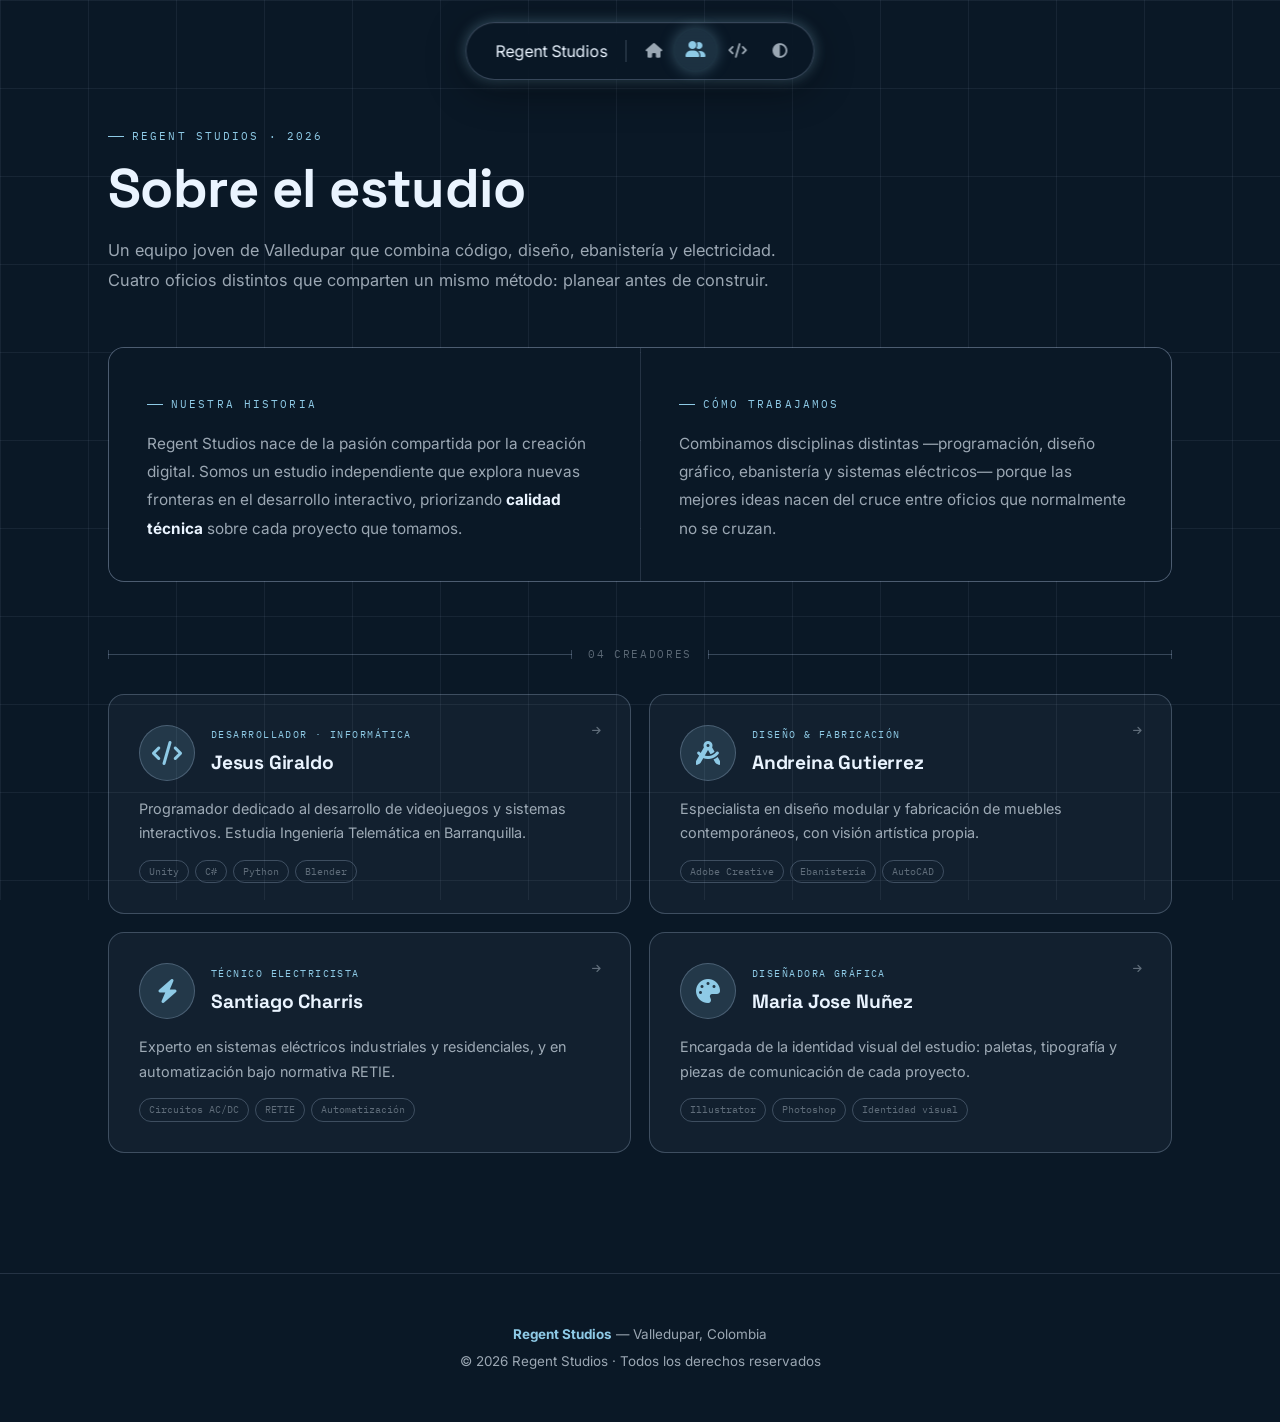
==== equipo.html @ 1df27478 "Add files via upload" ====
<!DOCTYPE html>
<html lang="es">
<head>
<meta charset="UTF-8">
<meta name="viewport" content="width=device-width, initial-scale=1.0">
<title>Equipo | Regent Studios</title>
<link rel="preconnect" href="https://fonts.googleapis.com">
<link rel="preconnect" href="https://fonts.gstatic.com" crossorigin>
<link rel="stylesheet" href="https://cdnjs.cloudflare.com/ajax/libs/font-awesome/6.4.0/css/all.min.css">
<link rel="stylesheet" href="style.css">
</head>
<body>
<script>(function(){
  const savedTheme = localStorage.getItem('theme');
  if(savedTheme === 'light'){
    document.body.classList.add('light-mode');
    localStorage.setItem('theme', 'light');
  } else {
    document.body.classList.remove('light-mode');
    localStorage.setItem('theme', 'dark');
  }
})();</script>

<div class="floating-menu-container" id="mainNavContainer">
  <nav class="floating-menu">
    <a href="index.html" class="menu-brand">
      <span class="menu-brand-mark"></span>
      <span class="menu-brand-word">Regent <span>Studios</span></span>
    </a>
    <span class="menu-divider"></span>
    <a href="index.html" class="menu-item" data-label="Inicio"><i class="fa-solid fa-house"></i></a>
    <a href="equipo.html" class="menu-item active" data-label="Equipo"><i class="fa-solid fa-user-group"></i></a>
    <a href="proyectos.html" class="menu-item" data-label="Proyectos"><i class="fa-solid fa-code"></i></a>
    <button class="menu-item" id="themeToggle" data-label="Tema"><i class="fa-solid fa-circle-half-stroke"></i></button>
  </nav>
</div>

<main class="page-content">
  <div class="container">

    <span class="eyebrow reveal">Regent Studios · 2026</span>
    <h1 class="title-lg reveal" style="margin-bottom:16px;">Sobre el estudio</h1>
    <p class="lede reveal" style="margin-bottom:52px; max-width:680px;">Un equipo joven de Valledupar que combina código, diseño, ebanistería y electricidad. Cuatro oficios distintos que comparten un mismo método: planear antes de construir.</p>

    <div class="panel-grid reveal">
      <div class="panel-cell">
        <span class="eyebrow">Nuestra historia</span>
        <p>Regent Studios nace de la pasión compartida por la creación digital. Somos un estudio independiente que explora nuevas fronteras en el desarrollo interactivo, priorizando <strong>calidad técnica</strong> sobre cada proyecto que tomamos.</p>
      </div>
      <div class="panel-cell">
        <span class="eyebrow">Cómo trabajamos</span>
        <p>Combinamos disciplinas distintas —programación, diseño gráfico, ebanistería y sistemas eléctricos— porque las mejores ideas nacen del cruce entre oficios que normalmente no se cruzan.</p>
      </div>
    </div>

    <div class="dim-line reveal"><span class="seg"></span><span class="lbl">04 Creadores</span><span class="seg"></span></div>

    <div class="team-grid">

      <button class="member-card reveal" data-member="jesus">
        <div class="member-top">
          <div class="member-avatar"><i class="fa-solid fa-code"></i></div>
          <div>
            <span class="member-role">Desarrollador · Informática</span>
            <h3 class="member-name">Jesus Giraldo</h3>
          </div>
        </div>
        <p class="member-bio">Programador dedicado al desarrollo de videojuegos y sistemas interactivos. Estudia Ingeniería Telemática en Barranquilla.</p>
        <div class="member-tags"><span>Unity</span><span>C#</span><span>Python</span><span>Blender</span></div>
        <span class="member-open"><i class="fa-solid fa-arrow-right"></i></span>
      </button>

      <button class="member-card reveal" data-member="andreina">
        <div class="member-top">
          <div class="member-avatar"><i class="fa-solid fa-drafting-compass"></i></div>
          <div>
            <span class="member-role">Diseño &amp; Fabricación</span>
            <h3 class="member-name">Andreina Gutierrez</h3>
          </div>
        </div>
        <p class="member-bio">Especialista en diseño modular y fabricación de muebles contemporáneos, con visión artística propia.</p>
        <div class="member-tags"><span>Adobe Creative</span><span>Ebanistería</span><span>AutoCAD</span></div>
        <span class="member-open"><i class="fa-solid fa-arrow-right"></i></span>
      </button>

      <button class="member-card reveal" data-member="charris">
        <div class="member-top">
          <div class="member-avatar"><i class="fa-solid fa-bolt"></i></div>
          <div>
            <span class="member-role">Técnico Electricista</span>
            <h3 class="member-name">Santiago Charris</h3>
          </div>
        </div>
        <p class="member-bio">Experto en sistemas eléctricos industriales y residenciales, y en automatización bajo normativa RETIE.</p>
        <div class="member-tags"><span>Circuitos AC/DC</span><span>RETIE</span><span>Automatización</span></div>
        <span class="member-open"><i class="fa-solid fa-arrow-right"></i></span>
      </button>

      <button class="member-card reveal" data-member="maria">
        <div class="member-top">
          <div class="member-avatar"><i class="fa-solid fa-palette"></i></div>
          <div>
            <span class="member-role">Diseñadora Gráfica</span>
            <h3 class="member-name">Maria Jose Nuñez</h3>
          </div>
        </div>
        <p class="member-bio">Encargada de la identidad visual del estudio: paletas, tipografía y piezas de comunicación de cada proyecto.</p>
        <div class="member-tags"><span>Illustrator</span><span>Photoshop</span><span>Identidad visual</span></div>
        <span class="member-open"><i class="fa-solid fa-arrow-right"></i></span>
      </button>

    </div>

  </div>
</main>

<footer class="footer">
  <p><strong>Regent Studios</strong> — Valledupar, Colombia</p>
  <p>© 2026 Regent Studios · Todos los derechos reservados</p>
</footer>

<!-- Panel de perfil -->
<div class="overlay" id="profileOverlay">
  <button class="overlay-close" id="overlayClose" aria-label="Cerrar"><i class="fa-solid fa-xmark"></i></button>
  <div class="overlay-panel" id="overlayPanel"></div>
</div>

<script>
  const TEAM = {
    jesus: {
      icon: 'fa-code',
      role: 'Desarrollador · Informática',
      name: 'Jesus Giraldo',
      loc: '📍 Colombia',
      bio: 'Programador dedicado al desarrollo de videojuegos y sistemas interactivos. Actualmente estudia Ingeniería Telemática en la IUB, en Soledad, siempre aprendiendo para crear experiencias digitales más impactantes.',
      edu: [
        { year:'2023 — Graduado', title:'Bachiller Técnico Industrial', place:'INSTPECAM · Valledupar' },
        { year:'2025 — Graduado', title:'Técnico Informático', place:'INSTPECAM · Valledupar' },
        { year:'2025 — Titulado', title:'Técnico en Telecomunicaciones', place:'SENA' },
        { year:'2026 — En curso', title:'Ingeniería Telemática', place:'IUB · Barranquilla' },
      ],
      skills: ['Unity','C#','Python','Modelado 3D','Redes','Blender'],
      social: [
        { icon:'fa-brands fa-instagram', label:'@jesusgiraldor', url:'https://www.instagram.com/jesusgiraldor/' },
        { icon:'fa-brands fa-tiktok', label:'@jesusandresgirald', url:'https://www.tiktok.com/@jesusandresgirald' },
      ],
      project: { tag:'Proyecto destacado · 2025', title:'INSTPECAM 3D', desc:'Recreación digital interactiva del campus del Instituto Técnico Industrial Pedro Castro Monsalvo, construida en Unity con modelado en Blender.', url:'https://regentstudios.github.io/Proyecto-Instpecam3D/', cta:'Ver proyecto' }
    },
    andreina: {
      icon: 'fa-drafting-compass',
      role: 'Diseño & Fabricación',
      name: 'Andreina Gutierrez',
      loc: '📍 Colombia',
      bio: 'Especialista en diseño modular y fabricación de muebles contemporáneos. Actualmente sigue formando su perfil profesional desde Valledupar, aportando carácter visual y técnico a cada proyecto del estudio.',
      edu: [
        { year:'2023 — Graduada', title:'Bachiller Técnico Industrial', place:'INSTPECAM · Valledupar' },
        { year:'2025 — Graduada', title:'Técnico en Ebanistería', place:'INSTPECAM · Valledupar' },
        { year:'SENA', title:'Téc. Fabricación de Muebles Modulares', place:'Muebles Contemporáneos' },
        { year:'SENA — Curso', title:'Fundamentos de Diseño', place:'Complementaria Profesional' },
      ],
      skills: ['Adobe Creative','Diseño Modular','Ebanistería','Carpintería Fina','AutoCAD'],
      social: [
        { icon:'fa-brands fa-instagram', label:'Instagram', url:'#' },
        { icon:'fa-brands fa-tiktok', label:'TikTok', url:'#' },
      ],
      project: null
    },
    charris: {
      icon: 'fa-bolt',
      role: 'Técnico Electricista',
      name: 'Santiago Charris',
      loc: '📍 Colombia',
      bio: 'Experto en sistemas eléctricos industriales y residenciales. Actualmente desarrolla su formación y trabajo desde Valledupar, con especialización en diseño de tableros de control y automatización bajo normativa RETIE.',
      edu: [
        { year:'2023 — Graduado', title:'Bachiller Técnico Industrial', place:'INSTPECAM · Valledupar' },
        { year:'2025 — Graduado', title:'Técnico del SENA', place:'INSTPECAM · Valledupar' },
        { year:'SENA — Especialidad', title:'Seguridad Eléctrica (RETIE)', place:'Normatividad vigente' },
      ],
      skills: ['Circuitos AC/DC','Planos Eléctricos','Automatización','Tableros de Control','RETIE'],
      social: [
        { icon:'fa-brands fa-instagram', label:'Instagram', url:'https://www.instagram.com/' },
        { icon:'fa-brands fa-tiktok', label:'TikTok', url:'https://www.tiktok.com/' },
      ],
      project: null
    },
    maria: {
      icon: 'fa-palette',
      role: 'Diseñadora Gráfica',
      name: 'Maria Jose Nuñez',
      loc: '📍 Colombia',
      bio: 'Diseñadora gráfica encargada de la identidad visual de Regent Studios: paletas de color, tipografía y piezas de comunicación para cada proyecto. Actualmente estudia Diseño Gráfico en la IUB, en Barranquilla.',
      edu: [
        { year:'2026 — En curso', title:'Diseño Gráfico', place:'IUB · Barranquilla' },
      ],
      skills: ['Illustrator','Photoshop','Identidad visual','Composición'],
      social: [
        { icon:'fa-brands fa-instagram', label:'Instagram', url:'#' },
        { icon:'fa-brands fa-tiktok', label:'TikTok', url:'#' },
      ],
      project: null
    }
  };

  function renderProfile(id){
    const m = TEAM[id];
    if(!m) return;
    const panel = document.getElementById('overlayPanel');
    const eduHTML = m.edu.map(e => `
      <div class="op-edu-item">
        <span class="op-edu-year">${e.year}</span>
        <strong class="op-edu-title">${e.title}</strong>
        <span class="op-edu-place">${e.place}</span>
      </div>`).join('');
    const skillsHTML = m.skills.map(s => `<span>${s}</span>`).join('');
    const socialHTML = m.social.map(s => `<a href="${s.url}" target="_blank"><i class="${s.icon}"></i> ${s.label}</a>`).join('');
    const projectBlock = m.project ? `
      <span class="op-block-title" style="margin-top:24px; display:block;">${m.project.tag}</span>
      <h3 style="font-family:var(--font-display); font-size:1.15rem; margin-bottom:8px;">${m.project.title}</h3>
      <p style="color:var(--dim); font-size:0.9rem; line-height:1.75; margin-bottom:6px;">${m.project.desc}</p>
      ${m.project.url
        ? `<a href="${m.project.url}" target="_blank" class="btn" style="margin-top:6px;">${m.project.cta} <i class="fa-solid fa-arrow-up-right-from-square"></i></a>`
        : `<span class="proj-cta" style="color:var(--muted); margin-top:6px; display:inline-flex;"><i class="fa-solid fa-clock"></i> ${m.project.cta}</span>`}
    ` : '';

    panel.innerHTML = `
      <div class="cv-page">
        <div class="cv-header">
          <div class="cv-heading">
            <div class="op-avatar"><i class="fa-solid ${m.icon}"></i></div>
            <div>
              <span class="op-role">${m.role}</span>
              <h2 class="op-name">${m.name}</h2>
              <p class="op-loc">${m.loc}</p>
              <p class="op-bio">${m.bio}</p>
            </div>
          </div>
        </div>

        <div class="cv-grid">
          <section class="cv-card">
            <span class="op-block-title">Formación</span>
            <div class="op-edu">${eduHTML}</div>
          </section>

          <section class="cv-card">
            <span class="op-block-title">Habilidades</span>
            <div class="op-skills">${skillsHTML}</div>
            <span class="op-block-title" style="margin-top:24px;">Redes</span>
            <div class="op-social">${socialHTML}</div>
          </section>
        </div>

        ${projectBlock}
      </div>
    `;
  }

  const overlay = document.getElementById('profileOverlay');
  function openProfile(id){
    renderProfile(id);
    overlay.classList.add('open');
    history.replaceState(null, '', '#' + id);
  }
  function closeProfile(){
    overlay.classList.remove('open');
    history.replaceState(null, '', location.pathname);
  }
  document.querySelectorAll('[data-member]').forEach(btn => {
    btn.addEventListener('click', () => openProfile(btn.dataset.member));
  });
  document.getElementById('overlayClose').addEventListener('click', closeProfile);
  overlay.addEventListener('click', e => { if(e.target === overlay) closeProfile(); });
  window.addEventListener('load', () => {
    const hash = location.hash.replace('#','');
    if (hash && TEAM[hash]) openProfile(hash);
  });

  document.getElementById('themeToggle').addEventListener('click', () => {
    document.body.classList.toggle('light-mode');
    localStorage.setItem('theme', document.body.classList.contains('light-mode') ? 'light' : 'dark');
  });

  // === Nav flotante: se encoge al bajar, se expande al pasar el mouse ===
  const navContainer = document.getElementById('mainNavContainer');
  window.addEventListener('scroll', () => {
    navContainer.classList.toggle('minimized', window.scrollY > 80);
  }, { passive: true });
  navContainer.addEventListener('mouseenter', () => navContainer.classList.remove('minimized'));
  navContainer.addEventListener('mouseleave', () => {
    if (window.scrollY > 80) navContainer.classList.add('minimized');
  });

  const obs = new IntersectionObserver(entries => {
    entries.forEach(e => { if (e.isIntersecting) { e.target.classList.add('in'); obs.unobserve(e.target); } });
  }, { threshold: 0.1 });
  document.querySelectorAll('.reveal').forEach(el => obs.observe(el));
</script>
</body>
</html>
---- style.css ----
/* ============================================================
   REGENT STUDIOS — HOJA DE ESTILOS GLOBAL
   Base: estructura "plano técnico" (panel-grid / team-grid)
   Paleta: azul celeste pastel, cielo despejado
   + Nav flotante dinámico + Intro con fade al hacer scroll
   ============================================================ */

@import url('https://fonts.googleapis.com/css2?family=Space+Grotesk:wght@500;600;700&family=Inter:wght@400;500;600;700&family=IBM+Plex+Mono:wght@400;500&display=swap');

:root{
  --bg:        #0A1826;
  --bg-2:      #0D2237;
  --bg-glass:  rgba(10,24,38,0.86);
  --panel:     rgba(202,220,252,0.045);
  --panel-2:   rgba(202,220,252,0.075);
  --line:      rgba(202,220,252,0.14);
  --line-2:    rgba(202,220,252,0.24);
  --line-br:   rgba(202,220,252,0.42);
  --paper:     #EAF4FF;
  --dim:       rgba(234,244,255,0.65);
  --muted:     rgba(234,244,255,0.36);
  --sky:       #8ECAE6;
  --sky-hi:    #BEE5F5;
  --sky-dim:   rgba(142,202,230,0.14);
  --sky-glow:  0 0 14px rgba(142,202,230,0.4);
  --ok:        #8FBF9A;
  --font-display: 'Space Grotesk', sans-serif;
  --font-body:    'Inter', sans-serif;
  --font-mono:    'IBM Plex Mono', monospace;
  --radius-sm: 4px;
  --radius-md: 10px;
  --radius-lg: 16px;
  --ease: 0.3s cubic-bezier(.4,0,.2,1);
}

body.light-mode{
  --bg:        #EAF4FF;
  --bg-2:      #DCEBFA;
  --bg-glass:  rgba(234,244,255,0.9);
  --panel:     rgba(10,30,50,0.035);
  --panel-2:   rgba(10,30,50,0.06);
  --line:      rgba(10,30,50,0.14);
  --line-2:    rgba(10,30,50,0.24);
  --line-br:   rgba(10,30,50,0.42);
  --paper:     #0D2237;
  --dim:       rgba(10,30,50,0.65);
  --muted:     rgba(10,30,50,0.4);
  --sky:       #3C7A99;
  --sky-hi:    #2A5D77;
  --sky-dim:   rgba(60,122,153,0.12);
  --sky-glow:  0 0 14px rgba(60,122,153,0.3);
}

/* === RESET === */
*,*::before,*::after{ box-sizing:border-box; margin:0; padding:0; }
html{ scroll-behavior:smooth; font-size:16px; }
body{
  font-family:var(--font-body);
  background:var(--bg);
  color:var(--paper);
  line-height:1.65;
  overflow-x:hidden;
  min-height:100vh;
  transition:background var(--ease), color var(--ease);
}

/* graph-paper backdrop */
body::before{
  content:'';
  position:fixed; inset:0;
  background-image:
    linear-gradient(var(--line) 1px, transparent 1px),
    linear-gradient(90deg, var(--line) 1px, transparent 1px);
  background-size: 88px 88px;
  opacity:0.5;
  pointer-events:none;
  z-index:0;
}
::selection{ background:var(--sky); color:var(--bg); }

::-webkit-scrollbar{ width:3px; }
::-webkit-scrollbar-track{ background:var(--bg); }
::-webkit-scrollbar-thumb{ background:var(--sky); border-radius:2px; }

a{ color:inherit; }

/* === LAYOUT === */
.container{ max-width:1120px; margin:0 auto; padding:0 28px; position:relative; z-index:1; }
main{ position:relative; z-index:1; }
.page-content{ padding-top:118px; padding-bottom:40px; }

/* === CORNER REGISTRATION MARKS (signature) === */
.corner-marks{ position:absolute; inset:0; pointer-events:none; z-index:2; }
.corner-marks span{
  position:absolute; width:16px; height:16px;
  border-radius:50%; border:1px solid var(--line-br);
}
.corner-marks span::before,
.corner-marks span::after{ content:''; position:absolute; background:var(--line-br); }
.corner-marks span::before{ top:50%; left:-5px; right:-5px; height:1px; transform:translateY(-50%); }
.corner-marks span::after{ left:50%; top:-5px; bottom:-5px; width:1px; transform:translateX(-50%); }
.corner-marks span:nth-child(1){ top:22px; left:22px; }
.corner-marks span:nth-child(2){ top:22px; right:22px; }
.corner-marks span:nth-child(3){ bottom:22px; left:22px; }
.corner-marks span:nth-child(4){ bottom:22px; right:22px; }

/* === FLOATING NAV (dinámico: se encoge al bajar, se expande con el mouse) === */
.floating-menu-container{
  position:fixed; top:22px; left:50%; z-index:4000;
  transform:translateX(-50%);
  transition:transform 0.5s cubic-bezier(.34,1.56,.64,1), opacity 0.35s ease;
}
.floating-menu-container.minimized{
  transform:translateX(-50%) scale(0.64) translateY(-4px);
  opacity:0.62;
}
.floating-menu{
  display:flex; align-items:center; gap:4px;
  padding:9px 15px;
  background:var(--bg-glass);
  backdrop-filter:blur(22px); -webkit-backdrop-filter:blur(22px);
  border:1px solid var(--line-2);
  border-radius:50px;
  box-shadow:0 8px 40px rgba(0,0,0,0.45), var(--sky-glow), inset 0 1px 0 rgba(255,255,255,0.04);
}
.menu-brand{
  display:flex; align-items:center; gap:8px; padding:0 10px 0 6px; text-decoration:none; color:var(--paper);
}
.menu-brand-logo{
  height:34px; width:auto; object-fit:contain; display:block;
  filter:brightness(1.05);
}
.menu-divider{ width:1px; height:22px; background:var(--line-2); margin:0 4px; flex-shrink:0; }
.menu-item{
  position:relative; display:flex; align-items:center; justify-content:center;
  width:38px; height:38px; border-radius:50%;
  color:var(--dim); text-decoration:none; font-size:0.92rem;
  background:none; border:none; cursor:pointer;
  transition:color var(--ease), background var(--ease), transform 0.3s cubic-bezier(.22,1,.36,1);
  font-family:var(--font-body); flex-shrink:0;
}
.menu-item:hover, .menu-item.active{ color:var(--sky); background:var(--sky-dim); transform:translateY(-1px) scale(1.08); }
.menu-item.active{ box-shadow:var(--sky-glow); }
.menu-item::after{
  content:attr(data-label); position:absolute; bottom:-24px; left:50%; transform:translateX(-50%);
  font-size:0.56rem; font-family:var(--font-mono); letter-spacing:0.1em; text-transform:uppercase;
  color:var(--sky); white-space:nowrap; opacity:0; transition:opacity 0.2s ease; pointer-events:none;
}
.menu-item:hover::after{ opacity:1; }
@media (max-width:640px){
  .menu-brand-word{ display:none; }
  .menu-divider{ display:none; }
}

/* === INTRO SCREEN (portada con imagen que se desvanece) === */
.intro-screen{
  position:fixed; inset:0; z-index:100;
  display:flex; flex-direction:column; align-items:center; justify-content:center;
  overflow:hidden; pointer-events:none;
}
.intro-background-img{
  position:absolute; inset:0; width:100%; height:100%; object-fit:cover;
  filter:brightness(0.32) saturate(1.15);
  z-index:0; transform:scale(1.05); transition:transform 10s ease;
}
.intro-screen::before{
  content:''; position:absolute; inset:0;
  background:radial-gradient(ellipse 90% 70% at 50% 50%, transparent 20%, rgba(6,14,24,0.6) 65%, var(--bg) 100%);
  z-index:1;
}
.intro-screen::after{
  content:''; position:absolute; inset:0;
  background:radial-gradient(circle at 50% 50%, rgba(142,202,230,0.06) 0%, transparent 65%);
  z-index:2; animation:introPulse 5s ease-in-out infinite;
}
@keyframes introPulse{ 0%,100%{opacity:0.4;} 50%{opacity:1;} }
.intro-title{ position:relative; z-index:3; text-align:center; padding:0 24px; animation:introReveal 1.2s cubic-bezier(.4,0,.2,1) 0.15s both; }
@keyframes introReveal{ from{opacity:0; transform:scale(0.94) translateY(20px); filter:blur(10px);} to{opacity:1; transform:scale(1) translateY(0); filter:blur(0);} }
.intro-eyebrow{
  display:block; font-family:var(--font-mono); font-size:0.66rem; letter-spacing:0.32em; text-transform:uppercase;
  color:var(--sky); margin-bottom:18px; opacity:0.85;
}
.hero-logo{
  width:min(760px, 90vw); height:auto; max-height:340px; object-fit:contain;
  display:block; margin:0 auto; filter:drop-shadow(0 8px 30px rgba(0,0,0,0.32));
}
.hero-tagline{
  position:relative; z-index:3; margin-top:18px;
  font-family:var(--font-mono); font-size:clamp(0.6rem, 1.4vw, 0.8rem); letter-spacing:0.3em; text-transform:uppercase;
  color:var(--sky); opacity:0; animation:heroTagline 0.9s ease 1.4s both;
}
@keyframes heroTagline{ from{opacity:0; transform:translateY(10px);} to{opacity:0.8; transform:translateY(0);} }

.sr-only{ position:absolute!important; width:1px; height:1px; padding:0; margin:-1px; overflow:hidden; clip:rect(0,0,0,0); white-space:nowrap; border:0; }
.scroll-indicator{
  position:fixed; bottom:26px; left:50%; transform:translateX(-50%); z-index:200;
  display:flex; flex-direction:column; align-items:center; gap:2px; width:26px;
  opacity:0; transition:opacity 0.4s ease; pointer-events:none;
}
.scroll-indicator.active{ opacity:1; }
.scroll-arrow{ width:100%; height:15px; color:var(--sky); opacity:0; filter:drop-shadow(0 0 5px var(--sky)); }
.scroll-arrow path{ stroke-width:2.5; vector-effect:non-scaling-stroke; }
.arrow-1{ animation:arrowDrop 2s ease-in-out infinite; }
.arrow-2{ animation:arrowDrop 2s ease-in-out infinite 0.25s; }
.arrow-3{ animation:arrowDrop 2s ease-in-out infinite 0.5s; }
@keyframes arrowDrop{ 0%{opacity:0; transform:translateY(-5px);} 50%{opacity:1; transform:translateY(0);} 100%{opacity:0; transform:translateY(5px);} }

/* sticky glow line under intro */
.sticky-line{
  position:sticky; top:0; z-index:50; height:1px; width:100%;
  background:linear-gradient(90deg, transparent, var(--sky), transparent);
  box-shadow:var(--sky-glow);
}

/* === TYPOGRAPHY === */
.eyebrow{
  display:inline-flex; align-items:center; gap:8px;
  font-family:var(--font-mono); font-size:0.66rem; letter-spacing:0.2em; text-transform:uppercase;
  color:var(--sky); margin-bottom:14px;
}
.eyebrow::before{ content:''; width:16px; height:1px; background:var(--sky); }

h1,h2,h3{ font-family:var(--font-display); font-weight:700; color:var(--paper); letter-spacing:-0.01em; }
.title-lg{ font-size:clamp(2.1rem, 5vw, 3.4rem); line-height:1.1; }
.title-md{ font-size:clamp(1.5rem, 3vw, 2.1rem); line-height:1.2; }

.lede{ font-size:1.02rem; line-height:1.85; color:var(--dim); max-width:600px; }
.lede strong{ color:var(--paper); font-weight:600; }

/* dimension-line divider (signature element) */
.dim-line{ display:flex; align-items:center; gap:16px; margin:64px 0 30px; }
.dim-line .seg{ flex:1; height:1px; background:var(--line-2); position:relative; }
.dim-line .seg::before, .dim-line .seg::after{ content:''; position:absolute; top:-4px; width:1px; height:9px; background:var(--line-2); }
.dim-line .seg::before{ left:0; }
.dim-line .seg::after{ right:0; }
.dim-line .lbl{
  font-family:var(--font-mono); font-size:0.66rem; letter-spacing:0.16em; text-transform:uppercase;
  color:var(--muted); white-space:nowrap;
}
.dim-line.solo .seg:last-child{ display:none; }

/* === BUTTONS === */
.btn{
  display:inline-flex; align-items:center; gap:9px;
  font-family:var(--font-mono); font-size:0.72rem; letter-spacing:0.1em; text-transform:uppercase;
  padding:12px 26px; border-radius:4px; text-decoration:none; cursor:pointer;
  transition:background var(--ease), color var(--ease), border-color var(--ease), transform var(--ease);
  border:1px solid var(--sky); color:var(--sky); background:transparent;
}
.btn:hover{ background:var(--sky); color:var(--bg); transform:translateY(-2px); }
.btn-ghost{ border-color:var(--line-2); color:var(--dim); }
.btn-ghost:hover{ background:var(--panel-2); color:var(--paper); border-color:var(--line-br); }

/* === HERO (home, tras el intro) === */
.hero{
  min-height:60vh; display:flex; flex-direction:column; align-items:flex-start; justify-content:center;
  position:relative; padding:60px 0 60px;
}
.hero-plate{
  position:relative; border:1px solid var(--line-2); border-radius:var(--radius-lg);
  padding:56px clamp(24px,5vw,64px); background:var(--panel); overflow:hidden; width:100%;
}
.hero-scale{
  position:absolute; top:24px; right:28px; font-family:var(--font-mono); font-size:0.62rem;
  letter-spacing:0.12em; color:var(--muted); text-transform:uppercase;
}
.hero h1{ margin:6px 0 20px; max-width:820px; }
.hero h1 em{ font-style:normal; color:var(--sky); }
.hero .lede{ max-width:560px; margin-bottom:32px; }
.hero-actions{ display:flex; gap:14px; flex-wrap:wrap; }

/* === STATS / SPEC SHEET === */
.spec-sheet{
  display:grid; grid-template-columns:repeat(4,1fr); border:1px solid var(--line-2);
  border-radius:var(--radius-md); overflow:hidden; margin:0; background:var(--line);
  gap:1px;
}
.spec-cell{ background:var(--bg); padding:26px 18px; text-align:center; }
.spec-num{ display:block; font-family:var(--font-display); font-size:clamp(1.6rem,2.6vw,2.2rem); color:var(--sky); font-weight:700; line-height:1; margin-bottom:8px; }
.spec-lbl{ font-family:var(--font-mono); font-size:0.6rem; letter-spacing:0.14em; text-transform:uppercase; color:var(--muted); }

/* === MISSION / VISION PANELS === */
.panel-grid{ display:grid; grid-template-columns:1fr 1fr; gap:1px; background:var(--line); border:1px solid var(--line-2); border-radius:var(--radius-lg); overflow:hidden; }
.panel-cell{ background:var(--bg); padding:38px; }
.panel-cell .eyebrow{ margin-bottom:16px; }
.panel-cell p{ color:var(--dim); font-size:0.96rem; line-height:1.85; }
.panel-cell p strong{ color:var(--paper); }

/* === TEAM CTA (home) === */
.team-cta{
  border:1px solid var(--line-2); border-radius:var(--radius-lg); background:var(--panel);
  padding:52px clamp(24px,5vw,56px); display:flex; align-items:center; justify-content:space-between;
  gap:32px; flex-wrap:wrap; position:relative; overflow:hidden;
}
.team-cta-text{ max-width:520px; }
.team-cta .lede{ margin-bottom:0; }

/* === PROJECT CARD === */
.proj-card{
  position:relative; border:1px solid var(--line-2); border-radius:var(--radius-lg);
  overflow:hidden; background:var(--panel); text-decoration:none; color:inherit; display:block;
  transition:border-color var(--ease), transform var(--ease);
}
.proj-card:hover{ border-color:var(--sky); transform:translateY(-4px); }
.proj-card-img{
  background-image:var(--bg-image,none); background-size:cover; background-position:center;
  min-height:340px; display:flex; flex-direction:column; justify-content:flex-end; position:relative;
}
.proj-card-img::before{
  content:''; position:absolute; inset:0;
  background:linear-gradient(to top, rgba(10,24,38,0.96) 4%, rgba(10,24,38,0.5) 46%, rgba(10,24,38,0.08) 100%);
}
.proj-card-body{ position:relative; z-index:2; padding:32px; }
.proj-tag{
  display:inline-block; font-family:var(--font-mono); font-size:0.6rem; letter-spacing:0.14em; text-transform:uppercase;
  color:var(--sky); border:1px solid rgba(142,202,230,0.35); background:rgba(142,202,230,0.1);
  padding:4px 11px; border-radius:20px; margin-bottom:12px;
}
.proj-card h3{ font-size:clamp(1.3rem,2.4vw,1.8rem); margin-bottom:10px; }
.proj-card-body p{ color:var(--dim); font-size:0.94rem; max-width:480px; margin-bottom:16px; }
.proj-tech{ display:flex; flex-wrap:wrap; gap:7px; margin-bottom:14px; }
.proj-tech span{
  font-family:var(--font-mono); font-size:0.58rem; letter-spacing:0.06em; padding:3px 9px;
  border:1px solid var(--line-2); border-radius:4px; color:var(--dim);
}
.proj-cta{ display:inline-flex; align-items:center; gap:8px; font-family:var(--font-mono); font-size:0.68rem; letter-spacing:0.1em; text-transform:uppercase; color:var(--sky); }
.status-tag{ display:inline-flex; align-items:center; gap:7px; font-family:var(--font-mono); font-size:0.6rem; letter-spacing:0.1em; text-transform:uppercase; padding:4px 11px; border-radius:20px; margin-bottom:12px;}
.status-tag .dot{ width:5px; height:5px; border-radius:50%; background:currentColor; }
.status-live{ color:var(--ok); border:1px solid rgba(143,191,154,0.35); background:rgba(143,191,154,0.08); }
.status-dev{ color:var(--sky); border:1px solid rgba(142,202,230,0.3); background:rgba(142,202,230,0.08); }

.projects-grid{ display:grid; grid-template-columns:1.4fr 1fr; gap:20px; }
.proj-card.compact{ min-height:100%; display:flex; flex-direction:column; justify-content:space-between; padding:32px; }
.proj-card.compact h3{ font-size:1.2rem; }
.proj-card.compact p{ font-size:0.88rem; color:var(--dim); }

/* === TEAM GRID (equipo.html) === */
.team-grid{ display:grid; grid-template-columns:1fr 1fr; gap:18px; }
.member-card{
  appearance:none; -webkit-appearance:none; width:100%; display:block; font:inherit; color:inherit;
  text-align:left; border:1px solid var(--line-2); border-radius:var(--radius-lg);
  background:var(--panel); padding:30px; cursor:pointer; position:relative;
  transition:border-color var(--ease), transform var(--ease), background var(--ease);
}
.member-card:hover{ border-color:var(--sky); transform:translateY(-3px); background:var(--panel-2); }
.member-top{ display:flex; align-items:center; gap:16px; margin-bottom:16px; }
.member-avatar{
  width:56px; height:56px; border-radius:50%; border:1.5px solid var(--line-2);
  display:flex; align-items:center; justify-content:center; font-size:1.5rem; color:var(--sky);
  background:var(--sky-dim); flex-shrink:0;
}
.member-role{ font-family:var(--font-mono); font-size:0.6rem; letter-spacing:0.15em; text-transform:uppercase; color:var(--sky); display:block; margin-bottom:4px; }
.member-name{ font-family:var(--font-display); font-size:1.2rem; font-weight:700; }
.member-card p.member-bio{ color:var(--dim); font-size:0.9rem; margin-bottom:14px; line-height:1.7; }
.member-tags{ display:flex; flex-wrap:wrap; gap:6px; }
.member-tags span{ font-family:var(--font-mono); font-size:0.6rem; padding:3px 9px; border:1px solid var(--line-2); border-radius:20px; color:var(--muted); }
.member-open{ position:absolute; top:28px; right:28px; font-family:var(--font-mono); font-size:0.62rem; color:var(--muted); letter-spacing:0.1em; }

/* === PROFILE OVERLAY / PANEL === */
.overlay{
  position:fixed; inset:0; z-index:2000; background:rgba(4,10,18,0.72);
  display:flex; justify-content:center; align-items:flex-start;
  padding:24px; opacity:0; pointer-events:none; transition:opacity 0.3s ease;
}
.overlay.open{ opacity:1; pointer-events:all; }
.overlay-panel{
  width:min(1120px, 100%); height:min(920px, 100%); max-height:calc(100vh - 48px); background:var(--bg); border:1px solid var(--line-2);
  border-radius:24px; padding:clamp(24px, 4vw, 42px); overflow-y:auto; transform:translateY(24px); transition:transform 0.35s cubic-bezier(.4,0,.2,1);
}
.overlay.open .overlay-panel{ transform:translateY(0); }
.overlay-close{
  position:fixed; top:24px; right:clamp(24px, 4vw, 40px); z-index:2001;
  width:38px; height:38px; border-radius:50%; border:1px solid var(--line-2); background:var(--bg);
  color:var(--dim); cursor:pointer; display:flex; align-items:center; justify-content:center; font-size:1rem;
}
.overlay-close:hover{ color:var(--sky); border-color:var(--sky); }
.cv-page{ display:flex; flex-direction:column; gap:24px; }
.cv-header{ border-bottom:1px solid var(--line); padding-bottom:24px; }
.cv-heading{ display:flex; align-items:flex-start; gap:22px; }
.op-avatar{ width:72px; height:72px; border-radius:50%; border:1.5px solid var(--sky); background:var(--sky-dim); color:var(--sky); display:flex; align-items:center; justify-content:center; font-size:2rem; margin-bottom:0; flex-shrink:0; }
.op-role{ font-family:var(--font-mono); font-size:0.64rem; letter-spacing:0.16em; text-transform:uppercase; color:var(--sky); display:block; margin-bottom:8px; }
.op-name{ font-family:var(--font-display); font-size:1.7rem; font-weight:700; margin-bottom:6px; }
.op-loc{ font-family:var(--font-mono); font-size:0.78rem; color:var(--dim); margin-bottom:12px; }
.op-bio{ color:var(--dim); font-size:0.95rem; line-height:1.85; margin-bottom:0; max-width:760px; }
.op-block-title{ font-family:var(--font-mono); font-size:0.6rem; letter-spacing:0.16em; text-transform:uppercase; color:var(--muted); display:block; margin-bottom:14px; }
.cv-grid{ display:grid; grid-template-columns:1.15fr 0.85fr; gap:20px; }
.cv-card{ border:1px solid var(--line-2); border-radius:16px; background:var(--panel); padding:24px; }
.op-edu{ border-left:2px solid var(--line-2); padding-left:16px; margin-bottom:0; }
.op-edu-item{ padding:10px 0; border-bottom:1px solid var(--line); }
.op-edu-item:last-child{ border-bottom:none; }
.op-edu-year{ font-family:var(--font-mono); font-size:0.62rem; color:var(--sky); letter-spacing:0.08em; }
.op-edu-title{ display:block; font-weight:600; font-size:0.9rem; margin-top:2px; }
.op-edu-place{ font-size:0.78rem; color:var(--dim); }
.op-skills{ display:flex; flex-wrap:wrap; gap:8px; margin-bottom:28px; }
.op-skills span{ font-family:var(--font-mono); font-size:0.68rem; padding:5px 13px; border:1px solid var(--line-2); border-radius:20px; color:var(--sky-hi); background:var(--sky-dim); }
.op-social{ display:flex; flex-direction:column; gap:8px; }
.op-social a{ display:inline-flex; align-items:center; gap:10px; font-size:0.85rem; padding:9px 14px; border:1px solid var(--line-2); border-radius:8px; text-decoration:none; color:var(--paper); transition:border-color var(--ease), transform var(--ease); }
.op-social a:hover{ border-color:var(--sky); transform:translateX(3px); }

@media (max-width:860px){
  .cv-grid{ grid-template-columns:1fr; }
}
@media (max-width:640px){
  .overlay{ padding:12px; }
  .overlay-panel{ padding:20px; border-radius:16px; }
  .cv-heading{ flex-direction:column; }
  .op-name{ font-size:1.4rem; }
}

/* === FOOTER === */
.footer{ border-top:1px solid var(--line); padding:44px 24px; text-align:center; margin-top:80px; position:relative; z-index:1; }
.footer p{ margin:5px 0; color:var(--dim); font-size:0.84rem; }
.footer strong{ color:var(--sky); }
.footer a{ color:var(--sky); text-decoration:none; }
.footer a:hover{ color:var(--sky-hi); }

/* === SCROLL REVEAL === */
.reveal{ opacity:0; transform:translateY(20px); transition:opacity 0.6s cubic-bezier(.4,0,.2,1), transform 0.6s cubic-bezier(.4,0,.2,1); }
.reveal.in{ opacity:1; transform:translateY(0); }

/* === RESPONSIVE === */
@media (max-width:860px){
  .panel-grid{ grid-template-columns:1fr; }
  .projects-grid{ grid-template-columns:1fr; }
  .team-grid{ grid-template-columns:1fr; }
  .spec-sheet{ grid-template-columns:repeat(2,1fr); }
  .team-cta{ flex-direction:column; align-items:flex-start; }
}
@media (max-width:640px){
  .container{ padding:0 18px; }
  .hero-plate{ padding:40px 22px; }
  .overlay-panel{ padding:90px 24px 50px; }
}

@media (prefers-reduced-motion:reduce){
  *,*::before,*::after{ animation-duration:0.01ms !important; transition-duration:0.01ms !important; }
}
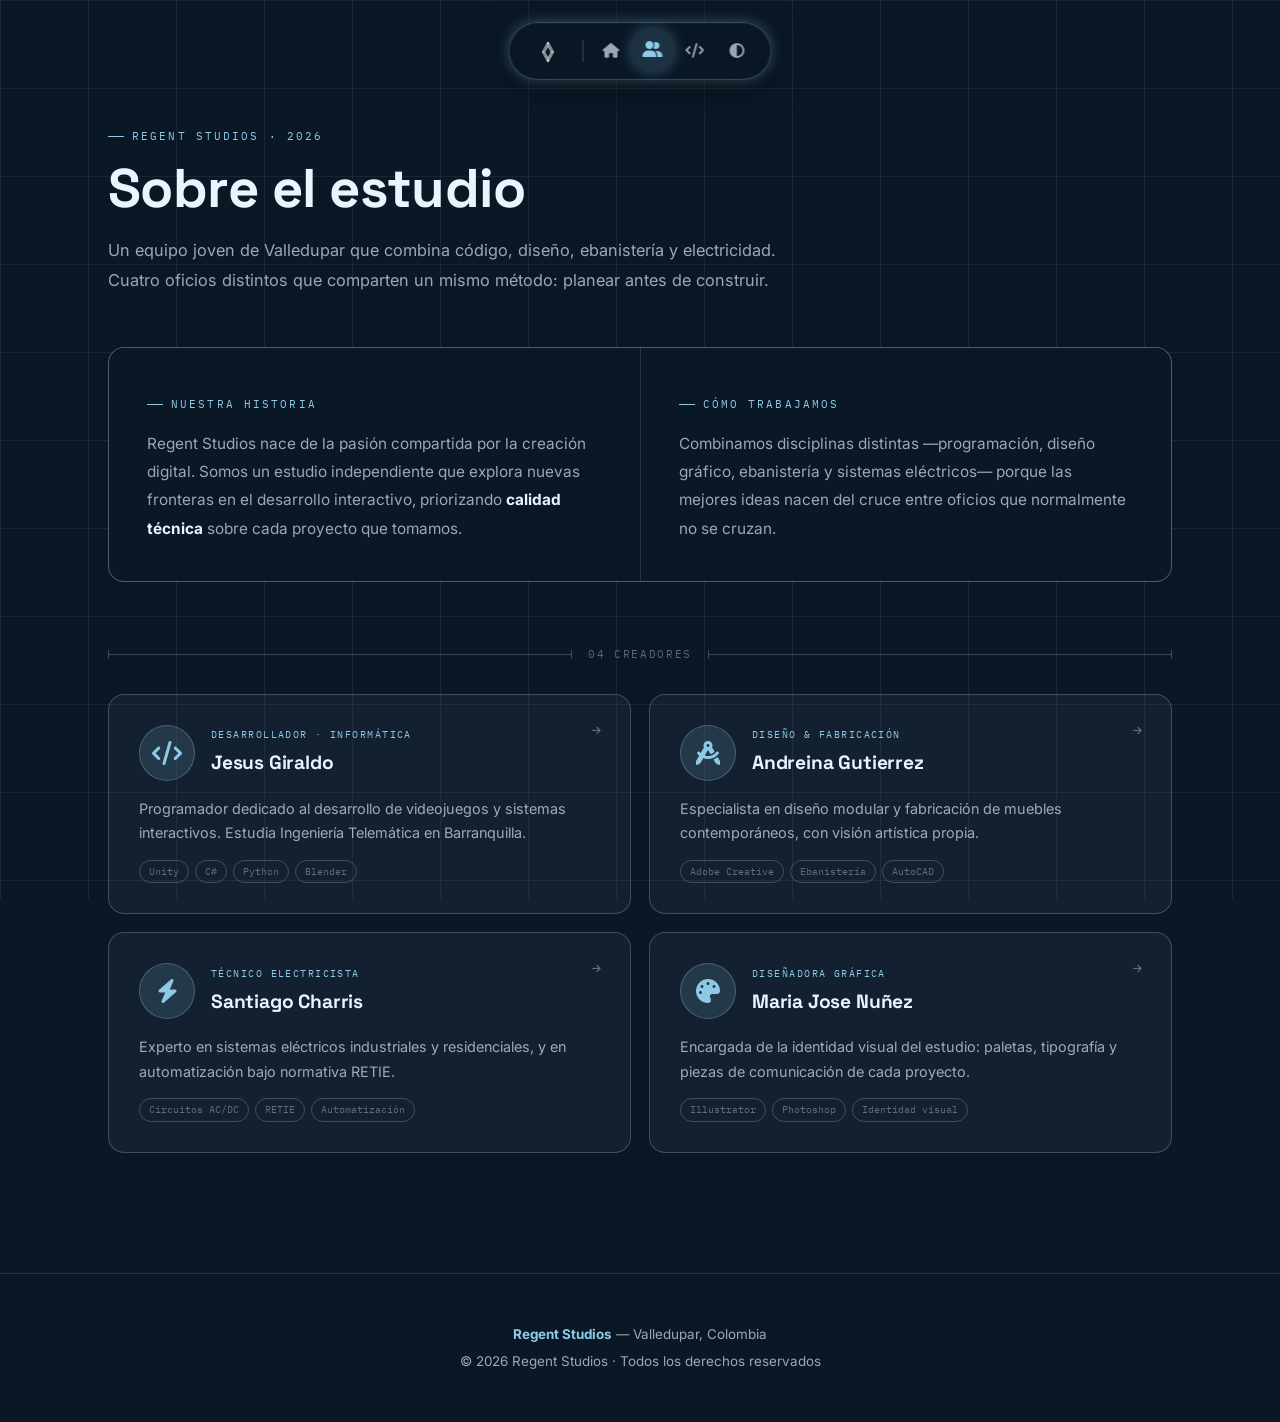
==== commit 3428c8d4: "Add files via upload" ====
--- a/equipo.html
+++ b/equipo.html
@@ -24,8 +24,7 @@
 <div class="floating-menu-container" id="mainNavContainer">
   <nav class="floating-menu">
     <a href="index.html" class="menu-brand">
-      <span class="menu-brand-mark"></span>
-      <span class="menu-brand-word">Regent <span>Studios</span></span>
+      <img src="LogoM.png" alt="Regent Studios" class="menu-brand-logo">
     </a>
     <span class="menu-divider"></span>
     <a href="index.html" class="menu-item" data-label="Inicio"><i class="fa-solid fa-house"></i></a>
@@ -133,6 +132,8 @@
       name: 'Jesus Giraldo',
       loc: '📍 Colombia',
       bio: 'Programador dedicado al desarrollo de videojuegos y sistemas interactivos. Actualmente estudia Ingeniería Telemática en la IUB, en Soledad, siempre aprendiendo para crear experiencias digitales más impactantes.',
+      context: 'Desarrollador con enfoque en experiencias interactivas y soluciones digitales que combinan programación, diseño y una visión más cercana a la ingeniería.',
+      highlights: ['Interés por videojuegos, simuladores y prototipos funcionales','Enfoque técnico con estructura y claridad en cada proyecto','Combina formación académica con trabajo práctico y creativo'],
       edu: [
         { year:'2023 — Graduado', title:'Bachiller Técnico Industrial', place:'INSTPECAM · Valledupar' },
         { year:'2025 — Graduado', title:'Técnico Informático', place:'INSTPECAM · Valledupar' },
@@ -152,6 +153,8 @@
       name: 'Andreina Gutierrez',
       loc: '📍 Colombia',
       bio: 'Especialista en diseño modular y fabricación de muebles contemporáneos. Actualmente sigue formando su perfil profesional desde Valledupar, aportando carácter visual y técnico a cada proyecto del estudio.',
+      context: 'Profesional del diseño y la fabricación que aporta sensibilidad estética, detalle constructivo y una mirada integral a las propuestas del estudio.',
+      highlights: ['Especialista en diseño modular y piezas funcionales','Aporta criterio visual y rigor técnico','Conecta creatividad con procesos de elaboración reales'],
       edu: [
         { year:'2023 — Graduada', title:'Bachiller Técnico Industrial', place:'INSTPECAM · Valledupar' },
         { year:'2025 — Graduada', title:'Técnico en Ebanistería', place:'INSTPECAM · Valledupar' },
@@ -171,6 +174,8 @@
       name: 'Santiago Charris',
       loc: '📍 Colombia',
       bio: 'Experto en sistemas eléctricos industriales y residenciales. Actualmente desarrolla su formación y trabajo desde Valledupar, con especialización en diseño de tableros de control y automatización bajo normativa RETIE.',
+      context: 'Técnico especializado en electricidad y automatización, con formación orientada a soluciones seguras, ordenadas y funcionales.',
+      highlights: ['Experiencia en sistemas eléctricos industriales y residenciales','Especialización en seguridad y normativa RETIE','Aporta enfoque práctico para convertir ideas en sistemas operativos'],
       edu: [
         { year:'2023 — Graduado', title:'Bachiller Técnico Industrial', place:'INSTPECAM · Valledupar' },
         { year:'2025 — Graduado', title:'Técnico del SENA', place:'INSTPECAM · Valledupar' },
@@ -189,6 +194,8 @@
       name: 'Maria Jose Nuñez',
       loc: '📍 Colombia',
       bio: 'Diseñadora gráfica encargada de la identidad visual de Regent Studios: paletas de color, tipografía y piezas de comunicación para cada proyecto. Actualmente estudia Diseño Gráfico en la IUB, en Barranquilla.',
+      context: 'Diseñadora gráfica enfocada en identidad visual, comunicación y piezas que hacen que cada presentación y proyecto luzcan más profesionales.',
+      highlights: ['Especialista en identidad visual y piezas de comunicación','Criterio editorial y de composición muy marcado','Aporta claridad visual y fuerza estética a cada propuesta'],
       edu: [
         { year:'2026 — En curso', title:'Diseño Gráfico', place:'IUB · Barranquilla' },
       ],
@@ -213,6 +220,14 @@
       </div>`).join('');
     const skillsHTML = m.skills.map(s => `<span>${s}</span>`).join('');
     const socialHTML = m.social.map(s => `<a href="${s.url}" target="_blank"><i class="${s.icon}"></i> ${s.label}</a>`).join('');
+    const highlightsHTML = m.highlights ? `<ul class="op-highlights">${m.highlights.map(h => `<li>${h}</li>`).join('')}</ul>` : '';
+    const contextBlock = m.context ? `
+      <div class="op-context">
+        <h3>Contexto profesional</h3>
+        <p>${m.context}</p>
+        ${highlightsHTML}
+      </div>
+    ` : '';
     const projectBlock = m.project ? `
       <span class="op-block-title" style="margin-top:24px; display:block;">${m.project.tag}</span>
       <h3 style="font-family:var(--font-display); font-size:1.15rem; margin-bottom:8px;">${m.project.title}</h3>
@@ -226,12 +241,15 @@
       <div class="cv-page">
         <div class="cv-header">
           <div class="cv-heading">
-            <div class="op-avatar"><i class="fa-solid ${m.icon}"></i></div>
-            <div>
+            <div class="op-avatar-card">
+              <div class="op-avatar"><i class="fa-solid ${m.icon}"></i></div>
+            </div>
+            <div class="op-identity">
               <span class="op-role">${m.role}</span>
               <h2 class="op-name">${m.name}</h2>
               <p class="op-loc">${m.loc}</p>
               <p class="op-bio">${m.bio}</p>
+              ${contextBlock}
             </div>
           </div>
         </div>
--- a/style.css
+++ b/style.css
@@ -24,6 +24,13 @@
   --sky-dim:   rgba(142,202,230,0.14);
   --sky-glow:  0 0 14px rgba(142,202,230,0.4);
   --ok:        #8FBF9A;
+  --profile-surface: #f6f9ff;
+  --profile-surface-2: #eaf2ff;
+  --profile-panel: #f6faff;
+  --profile-line: rgba(16,38,61,0.14);
+  --profile-text: #10263d;
+  --profile-muted: #5f738b;
+  --profile-accent: #5f7ea8;
   --font-display: 'Space Grotesk', sans-serif;
   --font-body:    'Inter', sans-serif;
   --font-mono:    'IBM Plex Mono', monospace;
@@ -49,6 +56,13 @@
   --sky-hi:    #2A5D77;
   --sky-dim:   rgba(60,122,153,0.12);
   --sky-glow:  0 0 14px rgba(60,122,153,0.3);
+  --profile-surface: #f9fbff;
+  --profile-surface-2: #eff5ff;
+  --profile-panel: #f7fbff;
+  --profile-line: rgba(25,46,72,0.12);
+  --profile-text: #18324a;
+  --profile-muted: #5c7087;
+  --profile-accent: #4e78a8;
 }
 
 /* === RESET === */
@@ -360,51 +374,68 @@
 .overlay{
   position:fixed; inset:0; z-index:2000; background:rgba(4,10,18,0.72);
   display:flex; justify-content:center; align-items:flex-start;
-  padding:24px; opacity:0; pointer-events:none; transition:opacity 0.3s ease;
+  padding:20px; opacity:0; pointer-events:none; transition:opacity 0.3s ease;
 }
 .overlay.open{ opacity:1; pointer-events:all; }
 .overlay-panel{
-  width:min(1120px, 100%); height:min(920px, 100%); max-height:calc(100vh - 48px); background:var(--bg); border:1px solid var(--line-2);
-  border-radius:24px; padding:clamp(24px, 4vw, 42px); overflow-y:auto; transform:translateY(24px); transition:transform 0.35s cubic-bezier(.4,0,.2,1);
+  width:min(1200px, 100%); height:min(100%, calc(100vh - 28px)); max-height:none; background:linear-gradient(135deg, var(--profile-surface) 0%, var(--profile-panel) 100%);
+  border:1px solid var(--profile-line); color:var(--profile-text); border-radius:28px; padding:clamp(24px, 3.2vw, 42px);
+  overflow-y:auto; transform:translateY(24px); transition:transform 0.35s cubic-bezier(.4,0,.2,1); box-shadow:0 28px 80px rgba(4,10,20,0.24);
 }
 .overlay.open .overlay-panel{ transform:translateY(0); }
 .overlay-close{
   position:fixed; top:24px; right:clamp(24px, 4vw, 40px); z-index:2001;
-  width:38px; height:38px; border-radius:50%; border:1px solid var(--line-2); background:var(--bg);
-  color:var(--dim); cursor:pointer; display:flex; align-items:center; justify-content:center; font-size:1rem;
-}
-.overlay-close:hover{ color:var(--sky); border-color:var(--sky); }
-.cv-page{ display:flex; flex-direction:column; gap:24px; }
-.cv-header{ border-bottom:1px solid var(--line); padding-bottom:24px; }
-.cv-heading{ display:flex; align-items:flex-start; gap:22px; }
-.op-avatar{ width:72px; height:72px; border-radius:50%; border:1.5px solid var(--sky); background:var(--sky-dim); color:var(--sky); display:flex; align-items:center; justify-content:center; font-size:2rem; margin-bottom:0; flex-shrink:0; }
-.op-role{ font-family:var(--font-mono); font-size:0.64rem; letter-spacing:0.16em; text-transform:uppercase; color:var(--sky); display:block; margin-bottom:8px; }
-.op-name{ font-family:var(--font-display); font-size:1.7rem; font-weight:700; margin-bottom:6px; }
-.op-loc{ font-family:var(--font-mono); font-size:0.78rem; color:var(--dim); margin-bottom:12px; }
-.op-bio{ color:var(--dim); font-size:0.95rem; line-height:1.85; margin-bottom:0; max-width:760px; }
-.op-block-title{ font-family:var(--font-mono); font-size:0.6rem; letter-spacing:0.16em; text-transform:uppercase; color:var(--muted); display:block; margin-bottom:14px; }
+  width:42px; height:42px; border-radius:50%; border:1px solid var(--profile-line); background:rgba(255,255,255,0.85);
+  color:var(--profile-text); cursor:pointer; display:flex; align-items:center; justify-content:center; font-size:1rem; box-shadow:0 8px 24px rgba(4,10,20,0.12);
+}
+.overlay-close:hover{ color:var(--profile-accent); border-color:var(--profile-accent); }
+.cv-page{ display:flex; flex-direction:column; gap:26px; }
+.cv-header{ border-bottom:1px solid var(--profile-line); padding-bottom:28px; }
+.cv-heading{ display:flex; align-items:center; gap:24px; flex-wrap:wrap; }
+.op-avatar-card{ border:1px solid var(--profile-line); background:linear-gradient(145deg, var(--profile-surface-2), #f9fbff); border-radius:24px; padding:14px; box-shadow:inset 0 1px 0 rgba(255,255,255,0.85); }
+.op-avatar{ width:128px; height:142px; border-radius:18px; border:1px solid var(--profile-line); background:linear-gradient(135deg, #ffffff 0%, #edf4ff 100%); color:var(--profile-accent); display:flex; align-items:center; justify-content:center; font-size:2.7rem; margin-bottom:0; flex-shrink:0; }
+.op-identity{ flex:1; min-width:280px; }
+.op-role{ font-family:var(--font-mono); font-size:0.64rem; letter-spacing:0.16em; text-transform:uppercase; color:var(--profile-accent); display:block; margin-bottom:8px; }
+.op-name{ font-family:var(--font-display); font-size:1.9rem; font-weight:700; margin-bottom:6px; color:var(--profile-text); }
+.op-loc{ font-family:var(--font-mono); font-size:0.78rem; color:var(--profile-muted); margin-bottom:12px; }
+.op-bio{ color:var(--profile-muted); font-size:0.98rem; line-height:1.85; margin-bottom:0; max-width:780px; }
+.op-context{ margin-top:16px; padding:14px 16px; border:1px solid var(--profile-line); border-radius:16px; background:rgba(255,255,255,0.62); }
+.op-context h3{ font-size:0.95rem; margin-bottom:8px; color:var(--profile-text); }
+.op-context p{ color:var(--profile-muted); font-size:0.9rem; line-height:1.7; margin-bottom:0; }
+.op-highlights{ list-style:none; display:grid; gap:8px; margin-top:10px; }
+.op-highlights li{ padding-left:14px; position:relative; color:var(--profile-muted); font-size:0.84rem; line-height:1.6; }
+.op-highlights li::before{ content:'•'; position:absolute; left:0; color:var(--profile-accent); }
+.op-block-title{ font-family:var(--font-mono); font-size:0.6rem; letter-spacing:0.16em; text-transform:uppercase; color:var(--profile-muted); display:block; margin-bottom:14px; }
 .cv-grid{ display:grid; grid-template-columns:1.15fr 0.85fr; gap:20px; }
-.cv-card{ border:1px solid var(--line-2); border-radius:16px; background:var(--panel); padding:24px; }
-.op-edu{ border-left:2px solid var(--line-2); padding-left:16px; margin-bottom:0; }
-.op-edu-item{ padding:10px 0; border-bottom:1px solid var(--line); }
+.cv-card{ border:1px solid var(--profile-line); border-radius:18px; background:rgba(255,255,255,0.72); padding:24px; box-shadow:0 10px 28px rgba(4,10,20,0.06); }
+.op-edu{ border-left:2px solid var(--profile-line); padding-left:16px; margin-bottom:0; }
+.op-edu-item{ padding:10px 0; border-bottom:1px solid var(--profile-line); }
 .op-edu-item:last-child{ border-bottom:none; }
-.op-edu-year{ font-family:var(--font-mono); font-size:0.62rem; color:var(--sky); letter-spacing:0.08em; }
-.op-edu-title{ display:block; font-weight:600; font-size:0.9rem; margin-top:2px; }
-.op-edu-place{ font-size:0.78rem; color:var(--dim); }
+.op-edu-year{ font-family:var(--font-mono); font-size:0.62rem; color:var(--profile-accent); letter-spacing:0.08em; }
+.op-edu-title{ display:block; font-weight:600; font-size:0.9rem; margin-top:2px; color:var(--profile-text); }
+.op-edu-place{ font-size:0.78rem; color:var(--profile-muted); }
 .op-skills{ display:flex; flex-wrap:wrap; gap:8px; margin-bottom:28px; }
-.op-skills span{ font-family:var(--font-mono); font-size:0.68rem; padding:5px 13px; border:1px solid var(--line-2); border-radius:20px; color:var(--sky-hi); background:var(--sky-dim); }
+.op-skills span{ font-family:var(--font-mono); font-size:0.68rem; padding:5px 13px; border:1px solid var(--profile-line); border-radius:20px; color:var(--profile-accent); background:rgba(255,255,255,0.72); }
 .op-social{ display:flex; flex-direction:column; gap:8px; }
-.op-social a{ display:inline-flex; align-items:center; gap:10px; font-size:0.85rem; padding:9px 14px; border:1px solid var(--line-2); border-radius:8px; text-decoration:none; color:var(--paper); transition:border-color var(--ease), transform var(--ease); }
-.op-social a:hover{ border-color:var(--sky); transform:translateX(3px); }
+.op-social a{ display:inline-flex; align-items:center; gap:10px; font-size:0.85rem; padding:9px 14px; border:1px solid var(--profile-line); border-radius:10px; text-decoration:none; color:var(--profile-text); background:rgba(255,255,255,0.58); transition:border-color var(--ease), transform var(--ease); }
+.op-social a:hover{ border-color:var(--profile-accent); transform:translateX(3px); }
 
 @media (max-width:860px){
   .cv-grid{ grid-template-columns:1fr; }
+  .cv-heading{ align-items:flex-start; }
 }
 @media (max-width:640px){
-  .overlay{ padding:12px; }
-  .overlay-panel{ padding:20px; border-radius:16px; }
-  .cv-heading{ flex-direction:column; }
-  .op-name{ font-size:1.4rem; }
+  .overlay{ padding:8px; }
+  .overlay-panel{ padding:18px; border-radius:18px; }
+  .cv-heading{ flex-direction:column; align-items:flex-start; gap:16px; }
+  .op-name{ font-size:1.5rem; }
+  .op-avatar{ width:112px; height:124px; }
+  .op-avatar-card{ width:100%; }
+  .op-identity{ min-width:0; width:100%; }
+  .cv-card{ padding:18px; }
+  .op-social a{ width:100%; }
+  .member-card{ padding:22px; }
+  .member-top{ align-items:flex-start; }
 }
 
 /* === FOOTER === */
